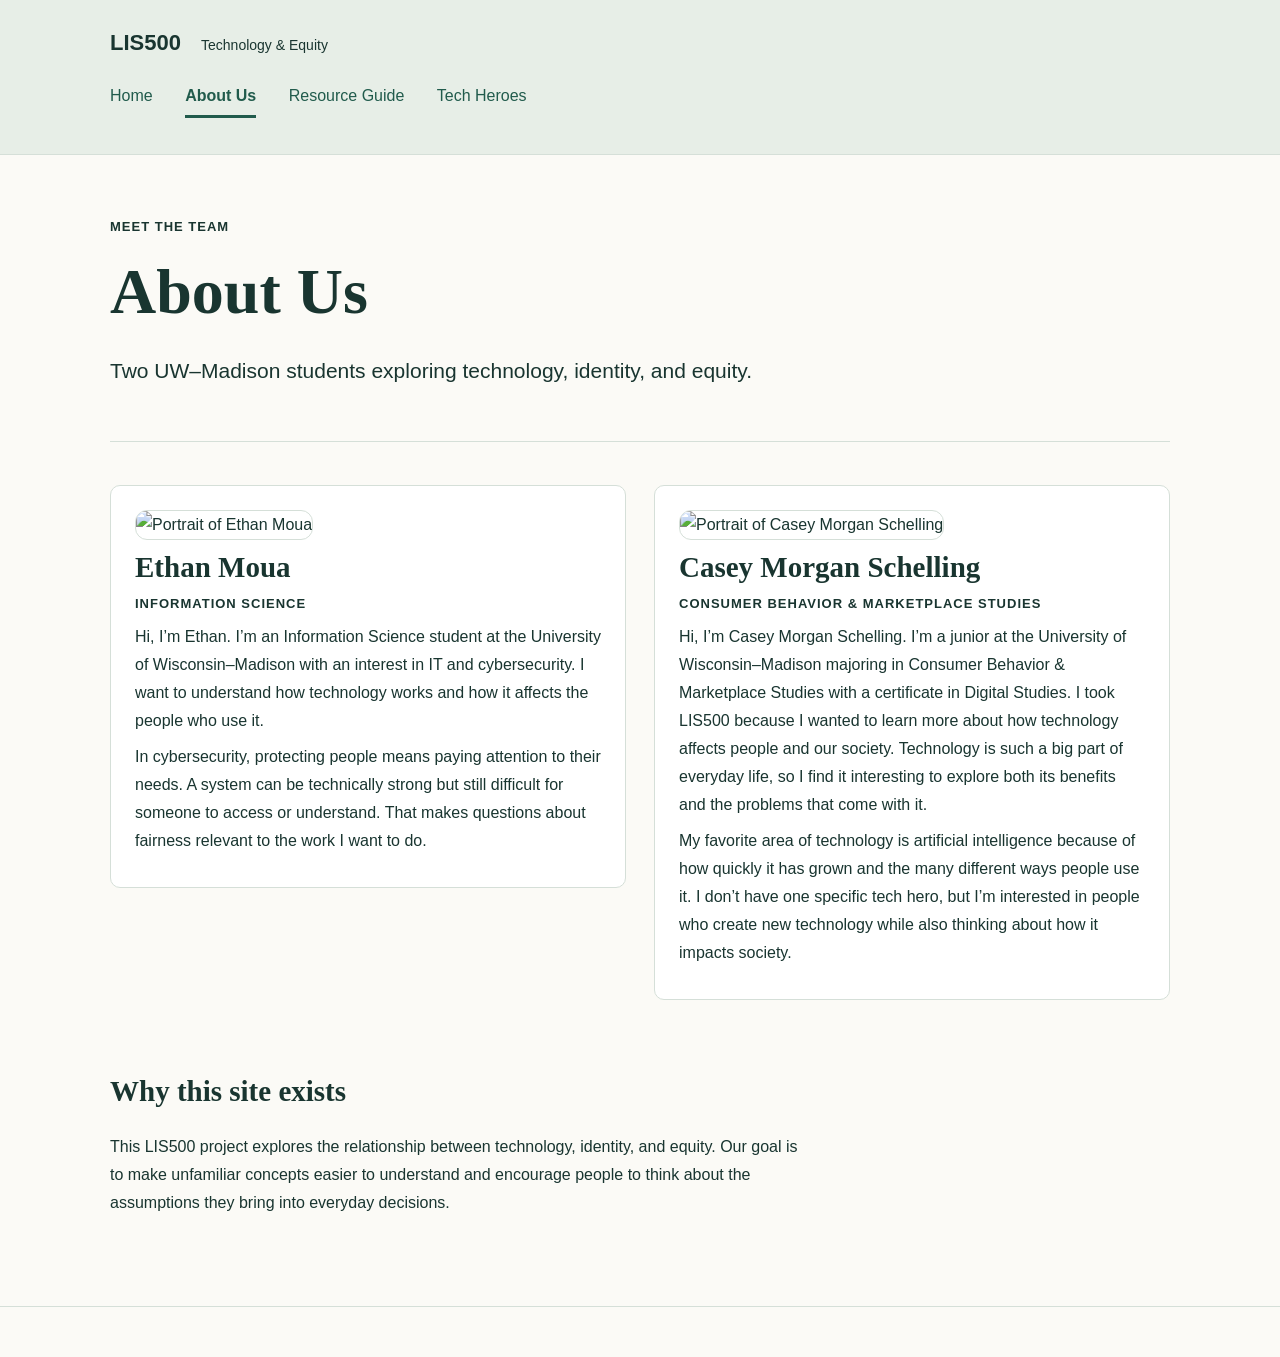
==== about.html @ f06fb00e "Add files via upload" ====
<!DOCTYPE html>
<html lang="en">
<head>
    <meta charset="UTF-8">
    <meta name="viewport" content="width=device-width, initial-scale=1">
    <title>About Us | LIS500</title>
    <link rel="stylesheet" href="stylepage.css">
</head>
<body>
    <!--
    We decided that the layout of this design for the About Us page should be simple and focused
    on introducing the team and providing context for our project. Keeping the same consistency of
    background color and fonts, we aimed to maintain visual consistency with the rest of the site.
    This approach helps create a cohesive and visually comprehensive experience for visitors of all backgrounds.
    The idea of a split middle section holding each team member's profile side by side helps visitors quickly get
    to know the team visually and contextually. We used the (.team { display: grid; grid-template-columns: repeat, gap: 28px;}),
    to split the team members into a responsive grid layout. We thought this layout would make it easier
    to introduce both members effectively and ensure the layout remains visually appealing. The idea of
    sharing side-by-side profiles helps create a more engaging and personal connection with the team.
    Finally, the footer provides a consistent ending to the page, reinforcing the overall design and
     navigation structure.

    EM & CS
    -->

    <a class="skip" href="#main">Skip to main content</a>

    <header>
        <div class="wrap">
            <p class="brand">LIS500 <span>Technology &amp; Equity</span></p>
            <nav aria-label="Main navigation">
                <a href="index.html">Home</a>
                <a href="about.html" aria-current="page">About Us</a>
                <a href="resources.html">Resource Guide</a>
                <a href="techheroes.html">Tech Heroes</a>
            </nav>
        </div>
    </header>

    <main id="main" class="wrap">
        <section class="hero small">
            <p class="eyebrow">Meet the team</p>
            <h1>About Us</h1>
            <p class="lead">Two UW–Madison students exploring technology, identity, and equity.</p>
        </section>

        <section class="team" aria-label="Our team">
            <article class="team-member">
                <img class="portrait" src="ethan-moua.jpg" alt="Portrait of Ethan Moua" width="400" height="400">
                <h2>Ethan Moua</h2>
                <p class="eyebrow">Information Science</p>
                <p>Hi, I’m Ethan. I’m an Information Science student at the University of Wisconsin–Madison with an interest in IT and cybersecurity. I want to understand how technology works and how it affects the people who use it.</p>
                <p>In cybersecurity, protecting people means paying attention to their needs. A system can be technically strong but still difficult for someone to access or understand. That makes questions about fairness relevant to the work I want to do.</p>
            </article>

            <article class="team-member">
                <img class="portrait" src="casey-morgan-schelling.png" alt="Portrait of Casey Morgan Schelling" width="800" height="800">
                <h2>Casey Morgan Schelling</h2>
                <p class="eyebrow">Consumer Behavior &amp; Marketplace Studies</p>
                <p>Hi, I’m Casey Morgan Schelling. I’m a junior at the University of Wisconsin–Madison majoring in Consumer Behavior &amp; Marketplace Studies with a certificate in Digital Studies. I took LIS500 because I wanted to learn more about how technology affects people and our society. Technology is such a big part of everyday life, so I find it interesting to explore both its benefits and the problems that come with it.</p>
                <p>My favorite area of technology is artificial intelligence because of how quickly it has grown and the many different ways people use it. I don’t have one specific tech hero, but I’m interested in people who create new technology while also thinking about how it impacts society.</p>
            </article>
        </section>

        <section>
            <h2>Why this site exists</h2>
            <p>This LIS500 project explores the relationship between technology, identity, and equity. Our goal is to make unfamiliar concepts easier to understand and encourage people to think about the assumptions they bring into everyday decisions.</p>
        </section>
    </main>

    <footer>
        <div class="wrap"></div>
    </footer>
</body>
</html>
---- stylepage.css ----
/* Page */

* {
  box-sizing: border-box;
}

body {
  margin: 0;
  background-color: #fbfaf6;
  color: #193530;
  font-family: Arial, Helvetica, sans-serif;
  line-height: 1.75;
}

.wrap {
  width: 90%;
  max-width: 1060px;
  margin: 0 auto;
}

/* Header and navigation */

header {
  background-color: #e7eee7;
  border-bottom: 1px solid #d5dfd8;
  padding: 24px 0;
}

.brand {
  font-size: 22px;
  font-weight: bold;
  margin: 0 0 14px;
}

.brand span {
  font-size: 14px;
  font-weight: normal;
  margin-left: 14px;
}

a {
  color: #215b4c;
  text-underline-offset: 4px;
}

nav a {
  display: inline-block;
  margin-right: 28px;
  margin-bottom: 12px;
  padding: 5px 0;
  text-decoration: none;
}

nav a[aria-current="page"] {
  font-weight: bold;
  border-bottom: 3px solid #215b4c;
}

a:hover {
  text-decoration: underline;
}

a:focus {
  outline: 3px solid #ae5b16;
  outline-offset: 5px;
}

/* Headings and introduction */

.hero {
  padding: 70px 0 50px;
  border-bottom: 1px solid #d5dfd8;
}

.hero.small {
  padding: 48px 0 30px;
}

h1, h2, h3 {
  line-height: 1.2;
}

h1 {
  font-family: Georgia, serif;
  font-size: 64px;
  margin: 16px 0 22px;
  max-width: 850px;
}

h2 {
  font-family: Georgia, serif;
  font-size: 29px;
}

h3 {
  font-size: 19px;
}

p, li, dd {
  max-width: 700px;
}

.lead {
  font-size: 21px;
  max-width: 700px;
}

.eyebrow, .number {
  font-size: 13px;
  font-weight: bold;
  letter-spacing: 1px;
  text-transform: uppercase;
}

.button {
  display: inline-block;
  background-color: #215b4c;
  color: white;
  padding: 11px 20px;
  margin-top: 12px;
  border-radius: 4px;
  text-decoration: none;
}

/* Content */

section {
  padding: 25px 0;
}

.cards {
  display: flex;
  gap: 20px;
}

.cards article {
  flex: 1;
  min-width: 0;
  padding: 24px;
  background-color: white;
  border: 1px solid #d5dfd8;
  border-radius: 6px;
}

.note, .reflection, .contents {
  background-color: #edf1e8;
  padding: 22px 28px;
  border-left: 4px solid #215b4c;
  margin: 26px 0;
}

.note {
  background-color: #fff2df;
  border-left-color: #a96921;
}

.reflection h3 {
  margin-top: 0;
}

/* Team */

.profile {
  max-width: 820px;
  padding: 28px 0;
}

.team {
  display: flex;
  flex-wrap: wrap;
  gap: 28px;
  margin-top: 18px;
  align-items: flex-start;
}

.team-member {
  width: calc(50% - 14px);
  padding: 24px;
  background-color: white;
  border: 1px solid #d5dfd8;
  border-radius: 10px;
}

.team-member > * {
  margin-top: 0;
  margin-bottom: 8px;
}

.portrait {
  width: 100%;
  max-width: 420px;
  height: 420px;
  object-fit: cover;
  border-radius: 12px;
  border: 1px solid #d5dfd8;
  margin-bottom: 10px;
}

dt {
  font-weight: bold;
  margin-top: 20px;
}

dd {
  margin: 5px 0 0;
}

.muted {
  color: #4d625c;
  font-size: 14px;
}

/* Footer and skip link */

footer {
  margin-top: 48px;
  padding: 25px 0;
  border-top: 1px solid #d5dfd8;
  font-size: 14px;
}

.skip {
  position: absolute;
  top: -100px;
  left: 12px;
  background-color: white;
  padding: 10px;
}

.skip:focus {
  top: 12px;
}

[id] {
  scroll-margin-top: 20px;
}

/* Small screens */

@media (max-width: 720px) {
  .cards {
    flex-direction: column;
  }

  .team-member {
    width: 100%;
  }

  .brand span {
    display: block;
    margin-left: 0;
  }

  h1 {
    font-size: 40px;
  }

  .hero,
  .hero.small {
    padding-top: 38px;
  }
}
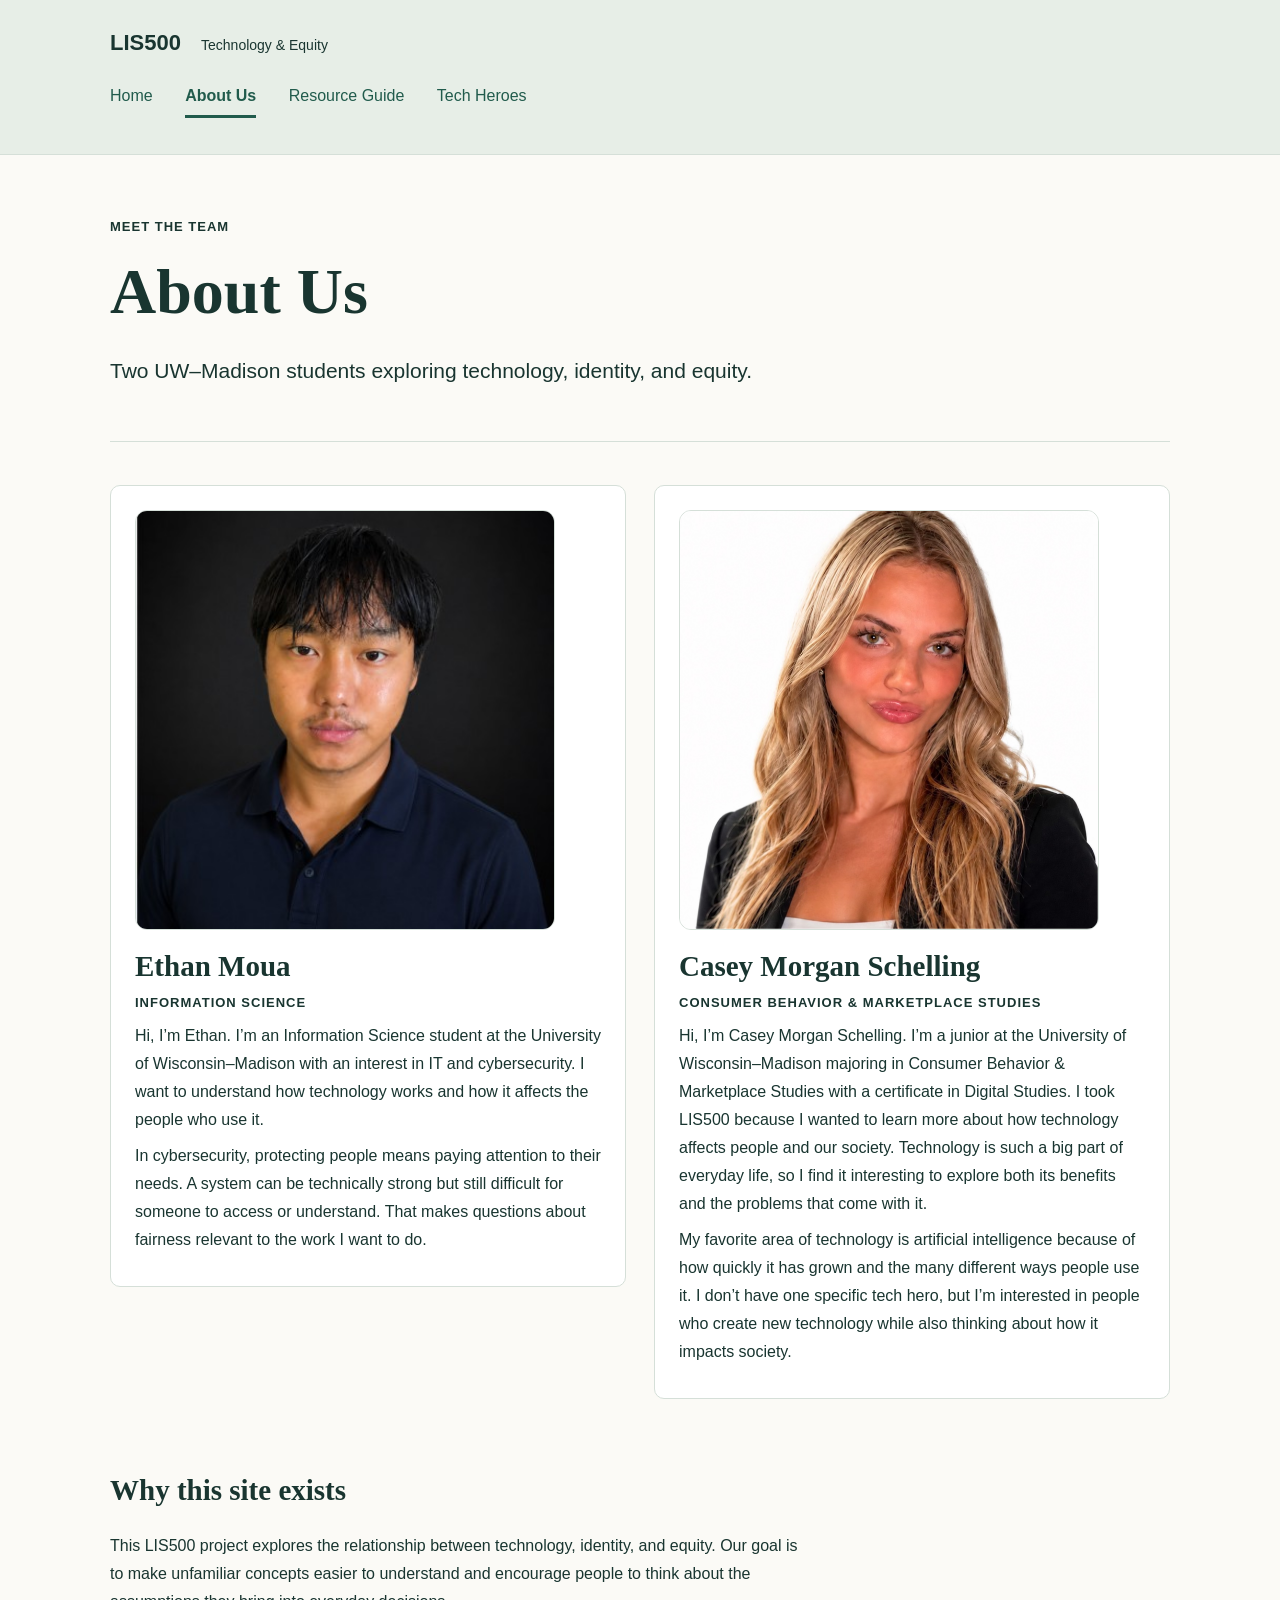
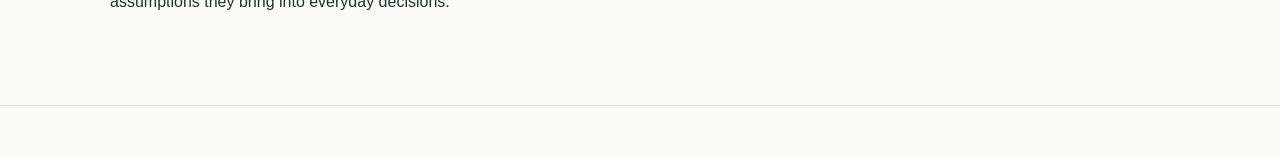
==== commit ef6f35fc: "Update image paths for team member portraits" ====
--- a/about.html
+++ b/about.html
@@ -46,7 +46,7 @@
 
         <section class="team" aria-label="Our team">
             <article class="team-member">
-                <img class="portrait" src="ethan-moua.jpg" alt="Portrait of Ethan Moua" width="400" height="400">
+                <img class="portrait" src="images/ethan-moua.jpg" alt="Portrait of Ethan Moua" width="400" height="400">
                 <h2>Ethan Moua</h2>
                 <p class="eyebrow">Information Science</p>
                 <p>Hi, I’m Ethan. I’m an Information Science student at the University of Wisconsin–Madison with an interest in IT and cybersecurity. I want to understand how technology works and how it affects the people who use it.</p>
@@ -54,7 +54,7 @@
             </article>
 
             <article class="team-member">
-                <img class="portrait" src="casey-morgan-schelling.png" alt="Portrait of Casey Morgan Schelling" width="800" height="800">
+                <img class="portrait" src="images/casey-morgan-schelling.png" alt="Portrait of Casey Morgan Schelling" width="800" height="800">
                 <h2>Casey Morgan Schelling</h2>
                 <p class="eyebrow">Consumer Behavior &amp; Marketplace Studies</p>
                 <p>Hi, I’m Casey Morgan Schelling. I’m a junior at the University of Wisconsin–Madison majoring in Consumer Behavior &amp; Marketplace Studies with a certificate in Digital Studies. I took LIS500 because I wanted to learn more about how technology affects people and our society. Technology is such a big part of everyday life, so I find it interesting to explore both its benefits and the problems that come with it.</p>
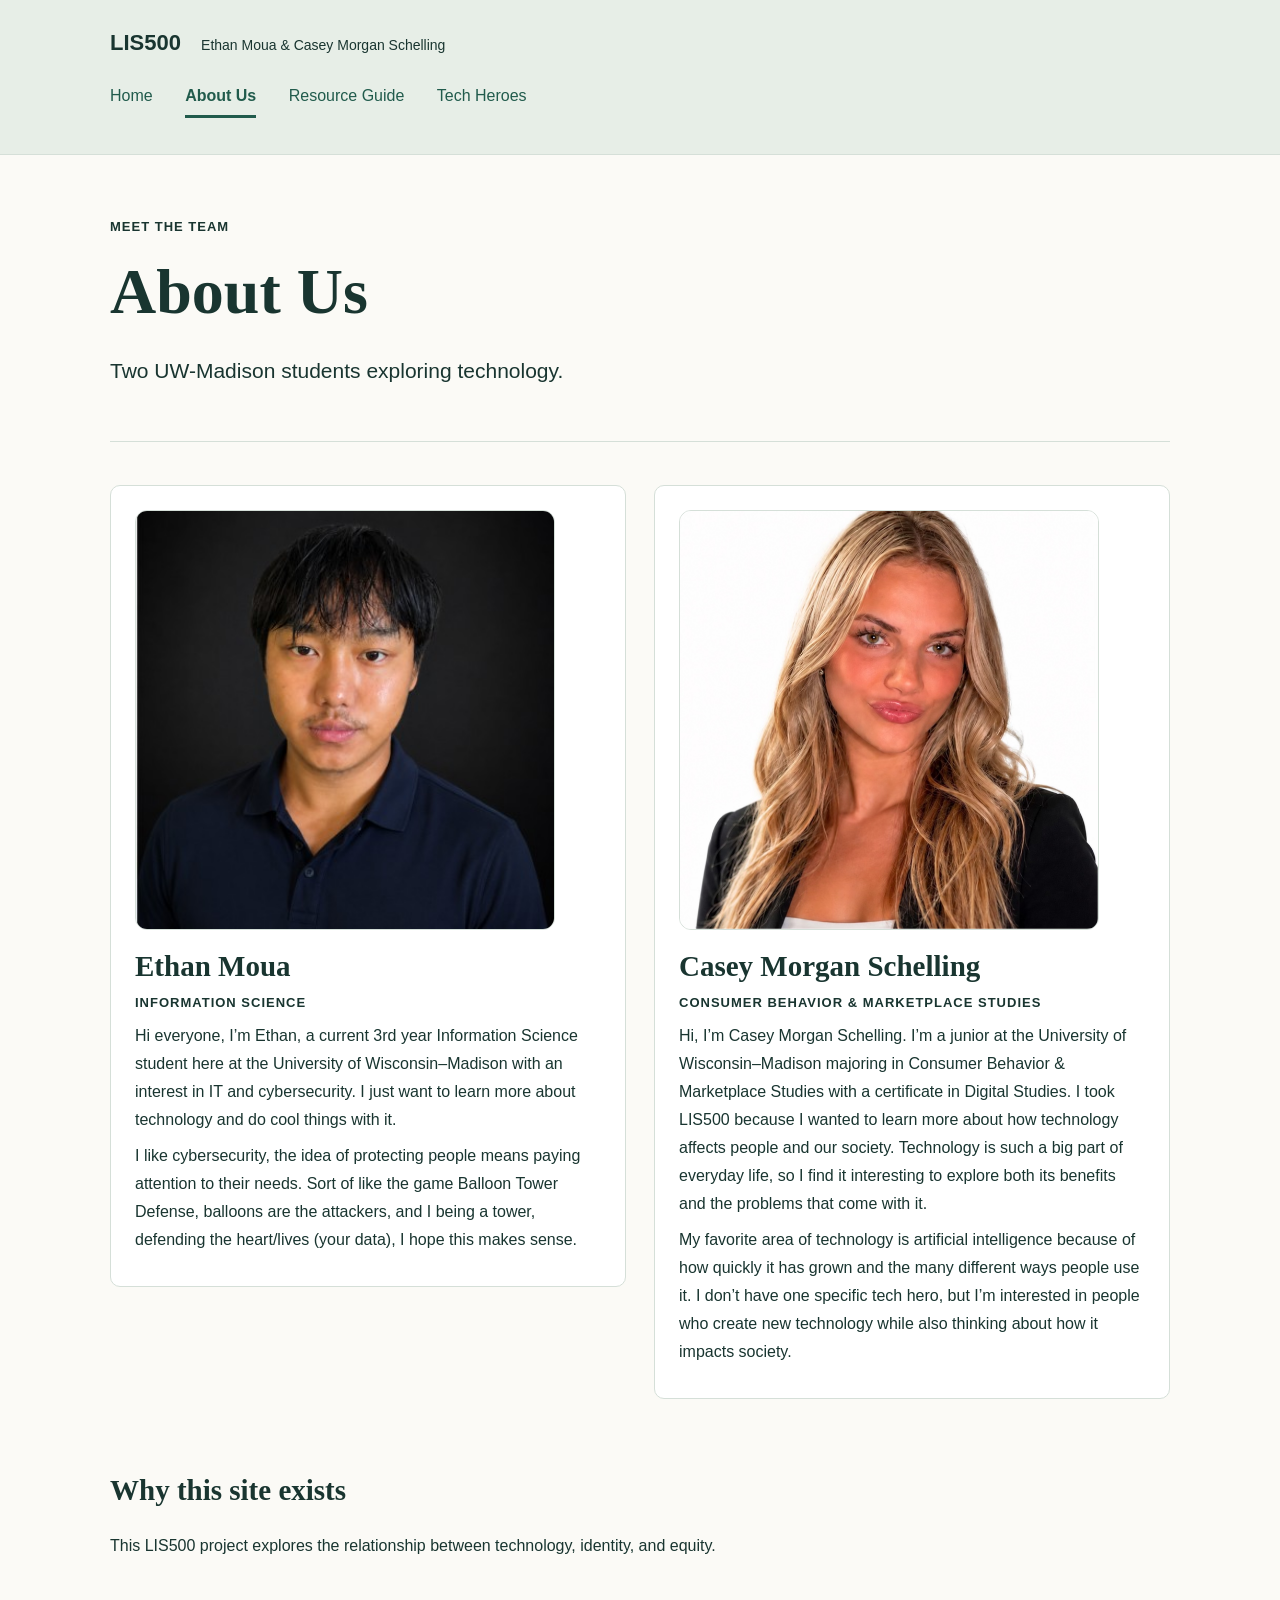
==== commit 3516e875: "Revise team bios and project purpose Updated team member descriptions and project goals." ====
--- a/about.html
+++ b/about.html
@@ -27,7 +27,7 @@
 
     <header>
         <div class="wrap">
-            <p class="brand">LIS500 <span>Technology &amp; Equity</span></p>
+            <p class="brand">LIS500 <span>Ethan Moua &amp; Casey Morgan Schelling</span></p>
             <nav aria-label="Main navigation">
                 <a href="index.html">Home</a>
                 <a href="about.html" aria-current="page">About Us</a>
@@ -41,7 +41,7 @@
         <section class="hero small">
             <p class="eyebrow">Meet the team</p>
             <h1>About Us</h1>
-            <p class="lead">Two UW–Madison students exploring technology, identity, and equity.</p>
+            <p class="lead">Two UW-Madison students exploring technology.</p>
         </section>
 
         <section class="team" aria-label="Our team">
@@ -49,8 +49,8 @@
                 <img class="portrait" src="images/ethan-moua.jpg" alt="Portrait of Ethan Moua" width="400" height="400">
                 <h2>Ethan Moua</h2>
                 <p class="eyebrow">Information Science</p>
-                <p>Hi, I’m Ethan. I’m an Information Science student at the University of Wisconsin–Madison with an interest in IT and cybersecurity. I want to understand how technology works and how it affects the people who use it.</p>
-                <p>In cybersecurity, protecting people means paying attention to their needs. A system can be technically strong but still difficult for someone to access or understand. That makes questions about fairness relevant to the work I want to do.</p>
+                <p>Hi everyone, I’m Ethan, a current 3rd year Information Science student here at the University of Wisconsin–Madison with an interest in IT and cybersecurity. I just want to learn more about technology and do cool things with it.</p>
+                <p>I like cybersecurity, the idea of protecting people means paying attention to their needs. Sort of like the game Balloon Tower Defense, balloons are the attackers, and I being a tower, defending the heart/lives (your data), I hope this makes sense.</p>
             </article>
 
             <article class="team-member">
@@ -64,7 +64,7 @@
 
         <section>
             <h2>Why this site exists</h2>
-            <p>This LIS500 project explores the relationship between technology, identity, and equity. Our goal is to make unfamiliar concepts easier to understand and encourage people to think about the assumptions they bring into everyday decisions.</p>
+            <p>This LIS500 project explores the relationship between technology, identity, and equity.</p>
         </section>
     </main>
 
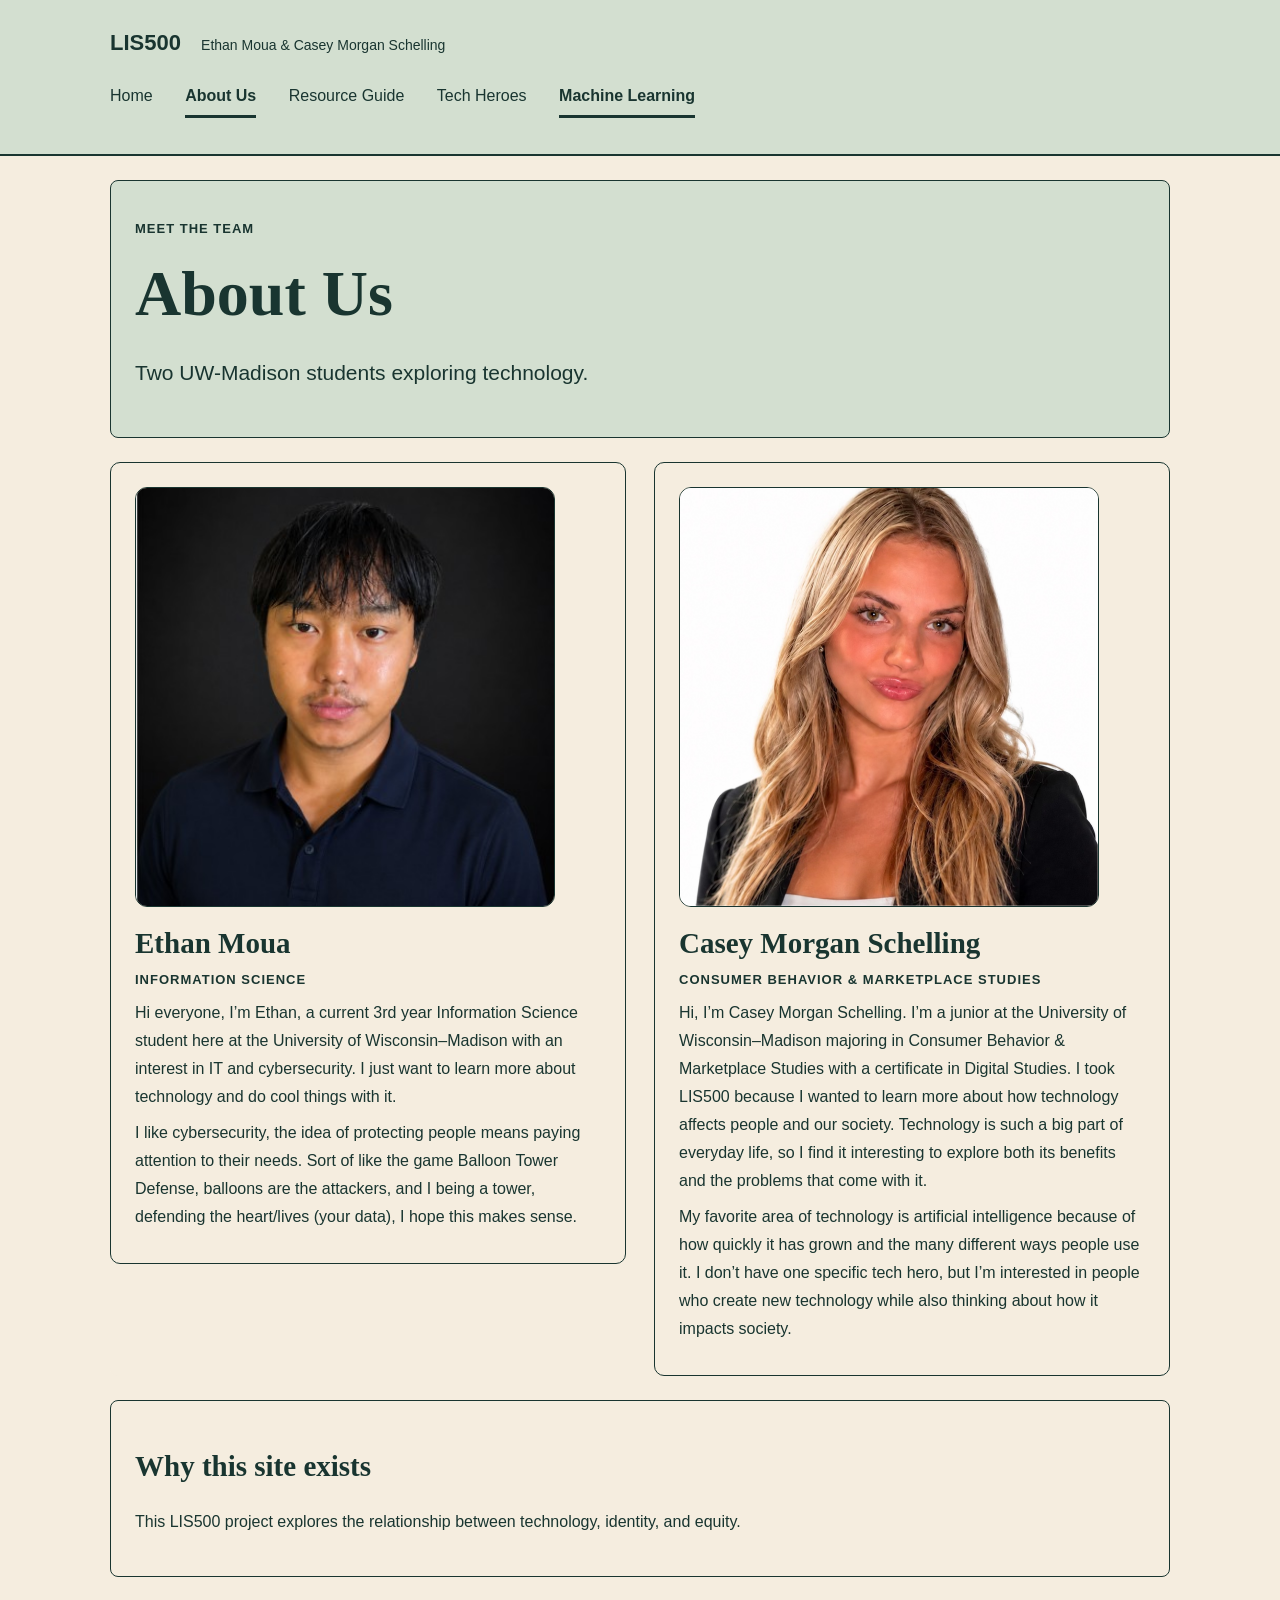
==== commit e50a5891: "Add Machine Learning link to navigation Added a link to the Machine Learning page in the navigation." ====
--- a/about.html
+++ b/about.html
@@ -33,6 +33,8 @@
                 <a href="about.html" aria-current="page">About Us</a>
                 <a href="resources.html">Resource Guide</a>
                 <a href="techheroes.html">Tech Heroes</a>
+                <a href="Machinelearning.html" aria-current="page">Machine Learning</a>
+
             </nav>
         </div>
     </header>
@@ -73,4 +75,3 @@
     </footer>
 </body>
 </html>
-
--- a/stylepage.css
+++ b/stylepage.css
@@ -6,7 +6,7 @@
 
 body {
   margin: 0;
-  background-color: #fbfaf6;
+  background-color: #f5eddf;
   color: #193530;
   font-family: Arial, Helvetica, sans-serif;
   line-height: 1.75;
@@ -21,8 +21,8 @@
 /* Header and navigation */
 
 header {
-  background-color: #e7eee7;
-  border-bottom: 1px solid #d5dfd8;
+  background-color: #d3dfd0;
+  border-bottom: 1px solid #d3dfd0;
   padding: 24px 0;
 }
 
@@ -38,8 +38,9 @@
   margin-left: 14px;
 }
 
+
 a {
-  color: #215b4c;
+  color: #193530;
   text-underline-offset: 4px;
 }
 
@@ -53,7 +54,7 @@
 
 nav a[aria-current="page"] {
   font-weight: bold;
-  border-bottom: 3px solid #215b4c;
+  border-bottom: 3px solid #193530;
 }
 
 a:hover {
@@ -61,7 +62,7 @@
 }
 
 a:focus {
-  outline: 3px solid #ae5b16;
+  outline: 3px solid #193530;
   outline-offset: 5px;
 }
 
@@ -69,7 +70,7 @@
 
 .hero {
   padding: 70px 0 50px;
-  border-bottom: 1px solid #d5dfd8;
+  border-bottom: 1px solid #d3dfd0;
 }
 
 .hero.small {
@@ -114,8 +115,8 @@
 
 .button {
   display: inline-block;
-  background-color: #215b4c;
-  color: white;
+  background-color: #193530;
+  color: #f5eddf;
   padding: 11px 20px;
   margin-top: 12px;
   border-radius: 4px;
@@ -137,21 +138,21 @@
   flex: 1;
   min-width: 0;
   padding: 24px;
-  background-color: white;
-  border: 1px solid #d5dfd8;
+  background-color: #f5eddf;
+  border: 1px solid #d3dfd0;
   border-radius: 6px;
 }
 
 .note, .reflection, .contents {
-  background-color: #edf1e8;
+  background-color: #d3dfd0;
   padding: 22px 28px;
-  border-left: 4px solid #215b4c;
+  border-left: 4px solid #193530;
   margin: 26px 0;
 }
 
 .note {
-  background-color: #fff2df;
-  border-left-color: #a96921;
+  background-color: #f5eddf;
+  border-left-color: #193530;
 }
 
 .reflection h3 {
@@ -176,8 +177,8 @@
 .team-member {
   width: calc(50% - 14px);
   padding: 24px;
-  background-color: white;
-  border: 1px solid #d5dfd8;
+  background-color: #f5eddf;
+  border: 1px solid #d3dfd0;
   border-radius: 10px;
 }
 
@@ -192,7 +193,7 @@
   height: 420px;
   object-fit: cover;
   border-radius: 12px;
-  border: 1px solid #d5dfd8;
+  border: 1px solid #d3dfd0;
   margin-bottom: 10px;
 }
 
@@ -206,7 +207,7 @@
 }
 
 .muted {
-  color: #4d625c;
+  color: #193530;
   font-size: 14px;
 }
 
@@ -215,7 +216,7 @@
 footer {
   margin-top: 48px;
   padding: 25px 0;
-  border-top: 1px solid #d5dfd8;
+  border-top: 1px solid #d3dfd0;
   font-size: 14px;
 }
 
@@ -223,7 +224,7 @@
   position: absolute;
   top: -100px;
   left: 12px;
-  background-color: white;
+  background-color: #f5eddf;
   padding: 10px;
 }
 
@@ -259,4 +260,107 @@
   .hero.small {
     padding-top: 38px;
   }
-}+}
+
+/* Consistent color roles: sage introductions, cream content, green borders. */
+body { background-color: #f5eddf; color: #193530; }
+header, footer { background-color: #d3dfd0; }
+header { border-bottom: 2px solid #193530; }
+footer { border-top: 2px solid #193530; }
+
+/* Every main section has a visible boundary . */
+main.wrap > section,
+main.wrap > article,
+main.wrap > aside,
+.profile > section,
+.profile > article {
+    background-color: #f5eddf;
+    border: 1px solid #193530;
+    border-radius: 8px;
+    padding: 24px;
+    margin: 24px 0;
+}
+
+/* Sage always marks introductions, menus, or reflection callouts. */
+main.wrap .hero,
+main.wrap .contents,
+main.wrap .reflection,
+main.wrap .note {
+    background-color: #d3dfd0;
+    border: 1px solid #193530;
+    border-radius: 8px;
+    padding: 24px;
+}
+
+/* Profiles and reading sections share a cream background. */
+.team-member,
+.cards article,
+.profile {
+    background-color: #f5eddf;
+    border: 1px solid #193530;
+}
+.profile { padding: 24px; border-radius: 8px; }
+.portrait { border-color: #193530; }
+
+/* Keep the team container open; each member already has a border. */
+main.wrap > .team { border: 0; padding: 0; background-color: #f5eddf; }
+
+@media (max-width: 720px) {
+    main.wrap > section,
+    main.wrap > article,
+    main.wrap > aside,
+    main.wrap .hero,
+    main.wrap .contents,
+    main.wrap .reflection,
+    main.wrap .note {
+        padding: 18px;
+    }
+}
+
+.model-controls {
+    display: flex;
+    flex-wrap: wrap;
+    gap: 12px;
+    margin: 18px 0;
+}
+
+.model-controls button {
+    border: 0;
+    font: inherit;
+    cursor: pointer;
+}
+
+.model-controls button:disabled {
+    cursor: not-allowed;
+    opacity: 0.6;
+}
+
+#webcam-container canvas {
+    max-width: 100%;
+    height: auto;
+    border: 1px solid #193530;
+    border-radius: 8px;
+}
+
+.prediction-list {
+    max-width: 700px;
+    padding: 0;
+    list-style: none;
+}
+
+.prediction-list li {
+    margin: 16px 0;
+}
+
+.prediction-confidence {
+    display: grid;
+    grid-template-columns: minmax(0, 1fr) 60px;
+    gap: 12px;
+    align-items: center;
+}
+
+.prediction-confidence progress {
+    width: 100%;
+    height: 1rem;
+    accent-color: #193530;
+}
